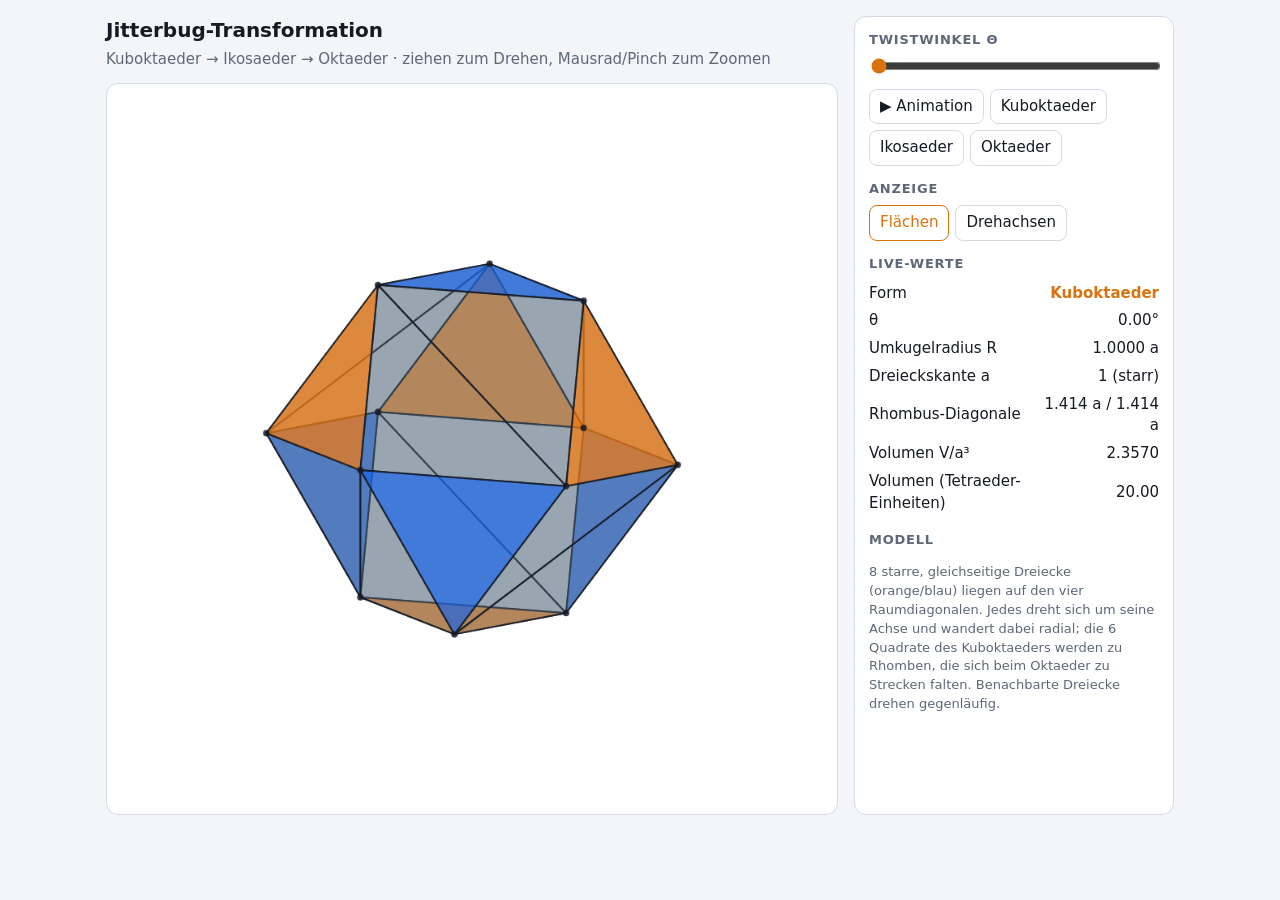
==== index.html @ 278e9829 "Jitterbug 3D-Modell (Kuboktaeder → Ikosaeder → Oktaeder) Co-Authored-By: Claude Sonnet 5.5 <noreply@" ====
<!doctype html>
<html lang="de">
<head>
<meta charset="utf-8">
<meta name="viewport" content="width=device-width,initial-scale=1">
<title>Jitterbug 3D-Modell</title>
<style>
  :root { --bg:#0f1218; --panel:#171c26; --fg:#e8ecf3; --mut:#8c97aa; --acc:#ffb347; --line:#2a3242; }
  @media (prefers-color-scheme: light) {
    :root { --bg:#f3f5f9; --panel:#fff; --fg:#161a22; --mut:#5d6778; --acc:#d9730d; --line:#d5dbe6; }
  }
  * { box-sizing:border-box; }
  body { margin:0; background:var(--bg); color:var(--fg); font:15px/1.45 system-ui,sans-serif; }
  .wrap { max-width:1100px; margin:0 auto; padding:16px; display:grid; gap:16px; grid-template-columns:1fr 320px; }
  @media (max-width:820px) { .wrap { grid-template-columns:1fr; } }
  h1 { font-size:20px; margin:0 0 4px; }
  p.sub { margin:0 0 12px; color:var(--mut); }
  canvas { width:100%; aspect-ratio:1; background:var(--panel); border:1px solid var(--line); border-radius:12px; touch-action:none; cursor:grab; display:block; }
  .panel { background:var(--panel); border:1px solid var(--line); border-radius:12px; padding:14px; }
  .panel h2 { font-size:13px; text-transform:uppercase; letter-spacing:.06em; color:var(--mut); margin:14px 0 6px; }
  .panel h2:first-child { margin-top:0; }
  input[type=range] { width:100%; accent-color:var(--acc); }
  .btns { display:flex; flex-wrap:wrap; gap:6px; }
  button { background:transparent; color:var(--fg); border:1px solid var(--line); border-radius:8px; padding:6px 10px; font:inherit; cursor:pointer; }
  button:hover, button.on { border-color:var(--acc); color:var(--acc); }
  table { width:100%; border-collapse:collapse; font-variant-numeric:tabular-nums; }
  td { padding:3px 0; } td:last-child { text-align:right; }
  .note { color:var(--mut); font-size:13px; }
  .shape { font-weight:600; color:var(--acc); }
</style>
</head>
<body>
<div class="wrap">
  <div>
    <h1>Jitterbug-Transformation</h1>
    <p class="sub">Kuboktaeder → Ikosaeder → Oktaeder · ziehen zum Drehen, Mausrad/Pinch zum Zoomen</p>
    <canvas id="c" width="900" height="900"></canvas>
  </div>
  <div class="panel">
    <h2>Twistwinkel θ</h2>
    <input id="th" type="range" min="0" max="60" step="0.01" value="0">
    <div class="btns" style="margin-top:8px">
      <button id="play">▶ Animation</button>
      <button data-t="0">Kuboktaeder</button>
      <button data-t="ico">Ikosaeder</button>
      <button data-t="60">Oktaeder</button>
    </div>
    <h2>Anzeige</h2>
    <div class="btns">
      <button id="fills" class="on">Flächen</button>
      <button id="axes">Drehachsen</button>
    </div>
    <h2>Live-Werte</h2>
    <table>
      <tr><td>Form</td><td class="shape" id="o-shape"></td></tr>
      <tr><td>θ</td><td id="o-th"></td></tr>
      <tr><td>Umkugelradius R</td><td id="o-r"></td></tr>
      <tr><td>Dreieckskante a</td><td id="o-a"></td></tr>
      <tr><td>Rhombus-Diagonale</td><td id="o-d"></td></tr>
      <tr><td>Volumen V/a³</td><td id="o-v"></td></tr>
      <tr><td>Volumen (Tetraeder-Einheiten)</td><td id="o-t"></td></tr>
    </table>
    <h2>Modell</h2>
    <p class="note">8 starre, gleichseitige Dreiecke (orange/blau) liegen auf den vier Raumdiagonalen. Jedes dreht sich um seine Achse und wandert dabei radial; die 6 Quadrate des Kuboktaeders werden zu Rhomben, die sich beim Oktaeder zu Strecken falten. Benachbarte Dreiecke drehen gegenläufig.</p>
  </div>
</div>
<script>
'use strict';
const S3 = Math.sqrt(3), A = Math.SQRT2;           // Kantenlänge a = √2 (Kuboktaeder mit Ecken (±1,±1,0)…)
const TH_MAX = Math.PI / 3;

const cross = (u, v) => [u[1]*v[2]-u[2]*v[1], u[2]*v[0]-u[0]*v[2], u[0]*v[1]-u[1]*v[0]];
const dot = (u, v) => u[0]*v[0]+u[1]*v[1]+u[2]*v[2];
const sub = (u, v) => [u[0]-v[0], u[1]-v[1], u[2]-v[2]];
const len = u => Math.hypot(u[0], u[1], u[2]);
function rodrigues(v, n, a) {
  const c = Math.cos(a), s = Math.sin(a), k = dot(n, v) * (1 - c), x = cross(n, v);
  return [v[0]*c + x[0]*s + n[0]*k, v[1]*c + x[1]*s + n[1]*k, v[2]*c + x[2]*s + n[2]*k];
}

// Dreieck s=(sx,sy,sz): Ecken im Kuboktaeder-Zustand
const signs = [];
for (const sx of [1,-1]) for (const sy of [1,-1]) for (const sz of [1,-1]) signs.push([sx, sy, sz]);
const tris = signs.map(s => ({
  s, p: s[0]*s[1]*s[2], n: s.map(x => x / S3),
  off: [[s[0],s[1],0],[s[0],0,s[2]],[0,s[1],s[2]]].map(v => v.map((x, i) => x - 2/3*s[i]))
}));

// Zustand bei Twistwinkel th: Abstand d des Dreieckszentrums folgt aus der Bedingung,
// dass die Ecke (1,1,0) von Dreieck (1,1,1) und (1,1,-1) in der Ebene z=0 zusammenfällt.
function pose(th) {
  const t0 = tris[0], r = rodrigues(t0.off[0], t0.n, th);
  const d = -r[2] / t0.n[2];
  const pts = tris.map(t => t.off.map(o => {
    const q = rodrigues(o, t.n, t.p * th);
    return [q[0] + d*t.n[0], q[1] + d*t.n[1], q[2] + d*t.n[2]];
  }));
  return { d, pts };
}

// Die 12 Ecken: Dreieck i, Ecke k  ->  Ecken-Index (über Kuboktaeder-Koordinaten)
const vkey = (s, k) => { const v = [[s[0],s[1],0],[s[0],0,s[2]],[0,s[1],s[2]]][k]; return v.join(','); };
const vids = {}; const vlist = [];
tris.forEach((t, i) => t.off.forEach((_, k) => { const key = vkey(t.s, k); if (!(key in vids)) { vids[key] = vlist.length; vlist.push([i, k]); } t.off[k].id = vids[key]; }));
tris.forEach(t => t.ids = [0,1,2].map(k => vids[vkey(t.s, k)]));

// 6 Quadrate: je Achse j und Vorzeichen sg, die 4 Ecken zyklisch geordnet
const quads = [];
for (let j = 0; j < 3; j++) for (const sg of [1,-1]) {
  const ids = vlist.map((_, i) => i).filter(i => { const [ti, k] = vlist[i]; const c = [[tris[ti].s[0],tris[ti].s[1],0],[tris[ti].s[0],0,tris[ti].s[2]],[0,tris[ti].s[1],tris[ti].s[2]]][k]; return c[j] === sg; });
  const u = (j+1)%3, w = (j+2)%3;
  const co = i => { const [ti, k] = vlist[i]; return [[tris[ti].s[0],tris[ti].s[1],0],[tris[ti].s[0],0,tris[ti].s[2]],[0,tris[ti].s[1],tris[ti].s[2]]][k]; };
  ids.sort((a, b) => Math.atan2(co(a)[w], co(a)[u]) - Math.atan2(co(b)[w], co(b)[u]));
  quads.push(ids);
}

function vertices(P) { return vlist.map(([ti, k]) => P.pts[ti][k]); }

// Windschiefes Quadrat entlang der kürzeren Diagonale in zwei Dreiecke teilen
function splitQuad(q, V) {
  const short02 = len(sub(V[q[0]], V[q[2]])) <= len(sub(V[q[1]], V[q[3]]));
  return short02 ? [[q[0], q[1], q[2]], [q[0], q[2], q[3]]] : [[q[1], q[2], q[3]], [q[1], q[3], q[0]]];
}

function volume(V) {
  const faces = tris.map(t => t.ids);
  quads.forEach(q => faces.push(...splitQuad(q, V)));
  let vol = 0;
  for (const f of faces) {
    const [a, b, c] = f.map(i => V[i]);
    const triple = dot(a, cross(b, c)) / 6;
    const nrm = cross(sub(b, a), sub(c, a)), cen = [(a[0]+b[0]+c[0])/3, (a[1]+b[1]+c[1])/3, (a[2]+b[2]+c[2])/3];
    vol += dot(nrm, cen) >= 0 ? triple : -triple;
  }
  return vol;
}

// θ, bei dem alle Kanten des Polyeders gleich lang sind (Ikosaeder): kurze Rhombus-Diagonale = a
function icoTheta() {
  const f = th => { const V = vertices(pose(th)); const q = quads[0]; return Math.min(len(sub(V[q[0]], V[q[2]])), len(sub(V[q[1]], V[q[3]]))) - A; };
  let lo = 0, hi = TH_MAX;
  for (let i = 0; i < 60; i++) { const m = (lo + hi) / 2; (f(m) > 0 ? lo = m : hi = m); }
  return (lo + hi) / 2;
}
const TH_ICO = icoTheta();

// ---------- Rendering ----------
const cv = document.getElementById('c'), ctx = cv.getContext('2d');
let yaw = 0.7, pitch = 0.45, zoom = 1, theta = 0, playing = false, showFill = true, showAxes = false;
const css = n => getComputedStyle(document.documentElement).getPropertyValue(n).trim();

function proj(p) {
  const cy = Math.cos(yaw), sy = Math.sin(yaw), cp = Math.cos(pitch), sp = Math.sin(pitch);
  const x = p[0]*cy - p[1]*sy, y0 = p[0]*sy + p[1]*cy;
  const y = y0*cp - p[2]*sp, z = y0*sp + p[2]*cp;       // z: Tiefe (größer = weiter hinten)
  const k = cv.width * 0.2 * zoom;
  return [cv.width/2 + x*k, cv.height/2 - y*k, z];
}

function draw() {
  const P = pose(theta), V = vertices(P);
  const W = cv.width; ctx.clearRect(0, 0, W, W);
  const dark = !matchMedia('(prefers-color-scheme: light)').matches;
  const orange = dark ? [255,179,71] : [230,120,20], blue = dark ? [90,160,255] : [30,100,220], grey = dark ? [150,170,190] : [90,110,130];
  const edgeCol = dark ? 'rgba(255,255,255,.85)' : 'rgba(20,25,35,.85)';

  const faces = [];
  tris.forEach((t, i) => faces.push({ pts: P.pts[i], col: t.p > 0 ? orange : blue, a: .78 }));
  quads.forEach(q => splitQuad(q, V).forEach(f => faces.push({ pts: f.map(i => V[i]), col: grey, a: .38 })));
  faces.forEach(f => { f.pp = f.pts.map(proj); f.z = f.pp.reduce((s, p) => s + p[2], 0) / f.pp.length; });
  faces.sort((a, b) => b.z - a.z);

  ctx.lineJoin = 'round';
  if (showAxes) {
    ctx.strokeStyle = css('--mut'); ctx.setLineDash([6, 6]); ctx.lineWidth = 1;
    for (const s of signs.filter(s => s[0] > 0)) {
      const a = proj(s.map(x => x * 1.9 / S3 * 1)), b = proj(s.map(x => -x * 1.9 / S3 * 1));
      ctx.beginPath(); ctx.moveTo(a[0], a[1]); ctx.lineTo(b[0], b[1]); ctx.stroke();
    }
    ctx.setLineDash([]);
  }
  for (const f of faces) {
    ctx.beginPath(); f.pp.forEach((p, i) => i ? ctx.lineTo(p[0], p[1]) : ctx.moveTo(p[0], p[1])); ctx.closePath();
    if (showFill) { ctx.fillStyle = `rgba(${f.col[0]},${f.col[1]},${f.col[2]},${f.a})`; ctx.fill(); }
    ctx.strokeStyle = edgeCol; ctx.lineWidth = 2; ctx.stroke();
  }
  ctx.fillStyle = edgeCol;
  for (const v of V.map(proj)) { ctx.beginPath(); ctx.arc(v[0], v[1], 4, 0, 6.3); ctx.fill(); }

  // Werte
  const deg = theta * 180 / Math.PI;
  const q = quads[0], d1 = len(sub(V[q[0]], V[q[2]])), d2 = len(sub(V[q[1]], V[q[3]]));
  const vol = volume(V), vt = vol / (A**3 / (6 * Math.SQRT2));
  const near = (x, y) => Math.abs(x - y) < 0.35;
  const shape = near(deg, 0) ? 'Kuboktaeder' : near(deg, TH_ICO * 180 / Math.PI) ? 'Ikosaeder' : near(deg, 60) ? 'Oktaeder' : 'Zwischenform';
  const set = (id, t) => document.getElementById(id).textContent = t;
  set('o-shape', shape); set('o-th', deg.toFixed(2) + '°');
  set('o-r', (len(V[0]) / A).toFixed(4) + ' a'); set('o-a', '1 (starr)');
  set('o-d', (Math.max(d1, d2) / A).toFixed(3) + ' a / ' + (Math.min(d1, d2) / A).toFixed(3) + ' a');
  set('o-v', (vol / A**3).toFixed(4)); set('o-t', vt.toFixed(2));
  document.getElementById('th').value = deg;
}

// ---------- Interaktion ----------
let last = null, pinch = null;
const pointers = new Map();
cv.addEventListener('pointerdown', e => { cv.setPointerCapture(e.pointerId); pointers.set(e.pointerId, e); cv.style.cursor = 'grabbing'; });
cv.addEventListener('pointerup', e => { pointers.delete(e.pointerId); pinch = null; cv.style.cursor = 'grab'; });
cv.addEventListener('pointermove', e => {
  const prev = pointers.get(e.pointerId); if (!prev) return;
  if (pointers.size === 2) {
    const [a, b] = [...pointers.values()]; pointers.set(e.pointerId, e);
    const [c, d] = [...pointers.values()];
    const k = Math.hypot(c.clientX - d.clientX, c.clientY - d.clientY) / Math.hypot(a.clientX - b.clientX, a.clientY - b.clientY);
    if (isFinite(k) && k > 0) zoom = Math.min(3, Math.max(.4, zoom * k));
  } else {
    yaw += (e.clientX - prev.clientX) * 0.008; pitch = Math.max(-1.5, Math.min(1.5, pitch + (e.clientY - prev.clientY) * 0.008));
    pointers.set(e.pointerId, e);
  }
  if (!playing) draw();
});
cv.addEventListener('wheel', e => { e.preventDefault(); zoom = Math.min(3, Math.max(.4, zoom * Math.exp(-e.deltaY * 0.001))); if (!playing) draw(); }, { passive: false });
document.getElementById('th').addEventListener('input', e => { theta = e.target.value * Math.PI / 180; playing = false; sync(); draw(); });
document.querySelectorAll('[data-t]').forEach(b => b.addEventListener('click', () => {
  theta = b.dataset.t === 'ico' ? TH_ICO : b.dataset.t * Math.PI / 180; playing = false; sync(); draw();
}));
document.getElementById('play').addEventListener('click', () => { playing = !playing; sync(); });
document.getElementById('fills').addEventListener('click', e => { showFill = !showFill; e.target.classList.toggle('on', showFill); draw(); });
document.getElementById('axes').addEventListener('click', e => { showAxes = !showAxes; e.target.classList.toggle('on', showAxes); draw(); });
function sync() { const b = document.getElementById('play'); b.classList.toggle('on', playing); b.textContent = playing ? '❚❚ Pause' : '▶ Animation'; }

let dir = 1, t0 = 0;
function loop(t) {
  const dt = Math.min(0.05, (t - t0) / 1000); t0 = t;
  if (playing) {
    theta += dir * dt * 0.45;
    if (theta >= TH_MAX) { theta = TH_MAX; dir = -1; } else if (theta <= 0) { theta = 0; dir = 1; }
    draw();
  }
  requestAnimationFrame(loop);
}
draw(); requestAnimationFrame(loop);
window.__jitterbug = { pose, vertices, volume, TH_ICO, quads, tris };
</script>
</body>
</html>
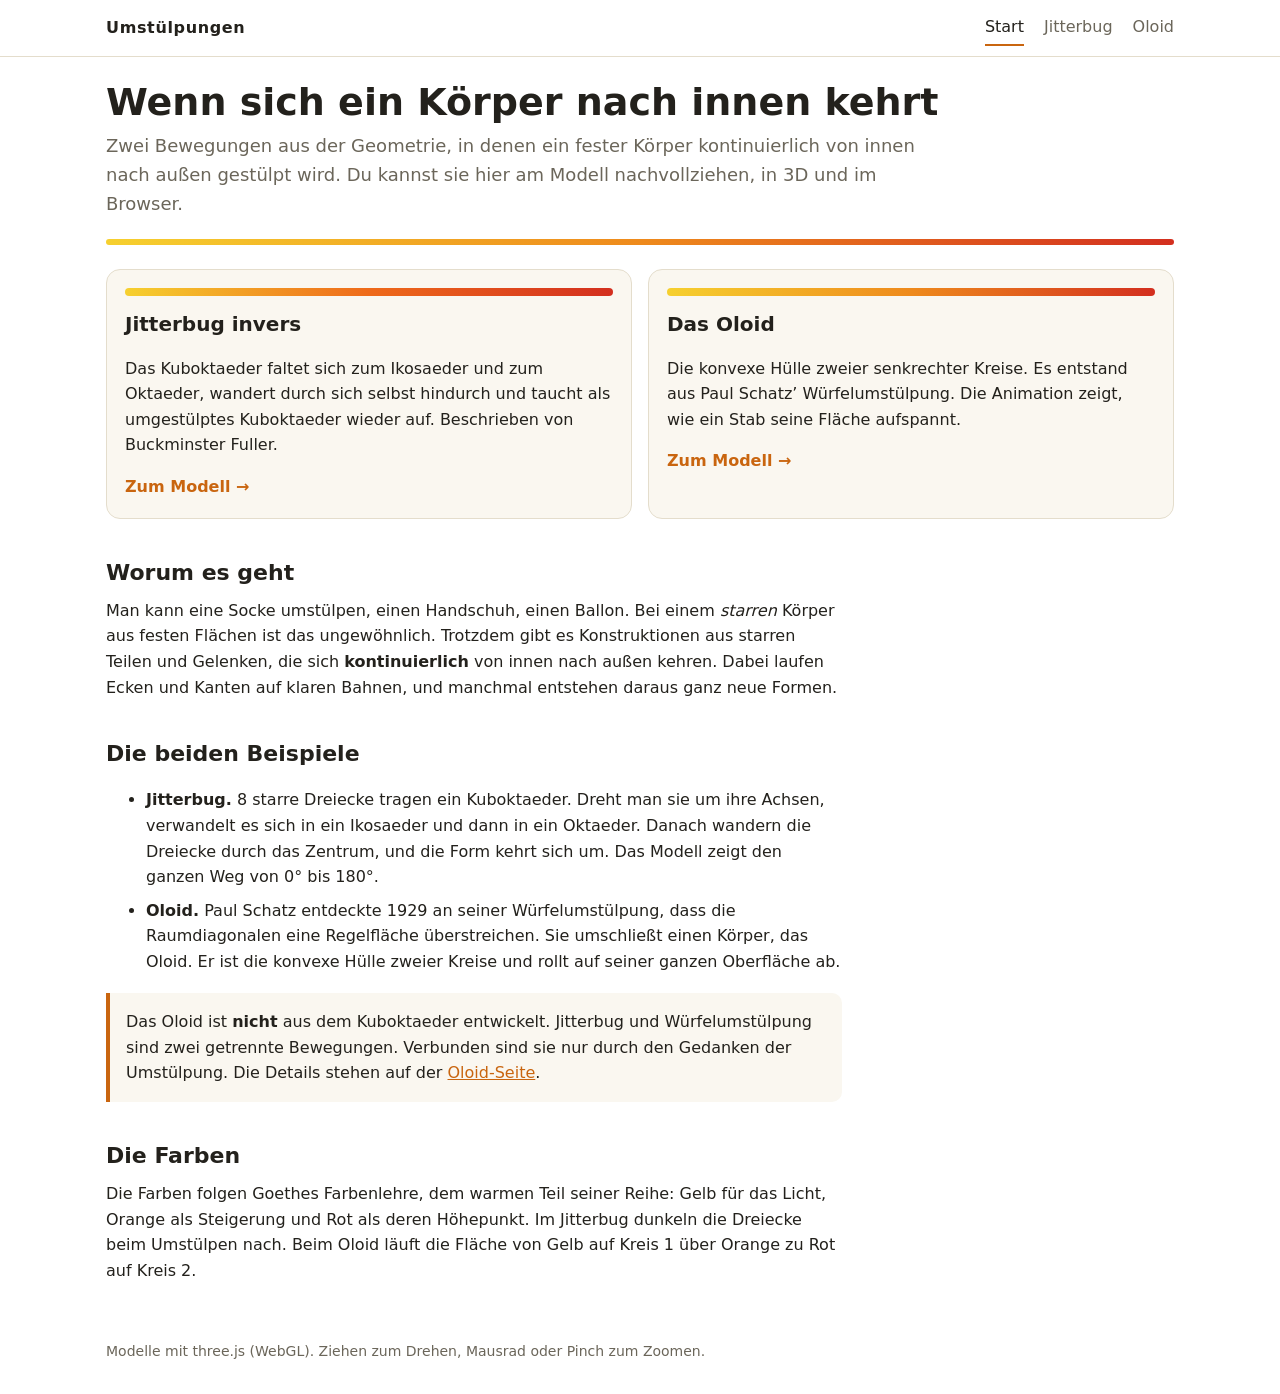
==== commit 1c1250b4: "Startseite mit Unterseiten Jitterbug und Oloid; Oloid-Entstehung per Stab (Würfel-Raumdiagonale) Co-" ====
--- a/index.html
+++ b/index.html
@@ -3,244 +3,47 @@
 <head>
 <meta charset="utf-8">
 <meta name="viewport" content="width=device-width,initial-scale=1">
-<title>Jitterbug 3D-Modell</title>
-<style>
-  :root { --bg:#0f1218; --panel:#171c26; --fg:#e8ecf3; --mut:#8c97aa; --acc:#ffb347; --line:#2a3242; }
-  @media (prefers-color-scheme: light) {
-    :root { --bg:#f3f5f9; --panel:#fff; --fg:#161a22; --mut:#5d6778; --acc:#d9730d; --line:#d5dbe6; }
-  }
-  * { box-sizing:border-box; }
-  body { margin:0; background:var(--bg); color:var(--fg); font:15px/1.45 system-ui,sans-serif; }
-  .wrap { max-width:1100px; margin:0 auto; padding:16px; display:grid; gap:16px; grid-template-columns:1fr 320px; }
-  @media (max-width:820px) { .wrap { grid-template-columns:1fr; } }
-  h1 { font-size:20px; margin:0 0 4px; }
-  p.sub { margin:0 0 12px; color:var(--mut); }
-  canvas { width:100%; aspect-ratio:1; background:var(--panel); border:1px solid var(--line); border-radius:12px; touch-action:none; cursor:grab; display:block; }
-  .panel { background:var(--panel); border:1px solid var(--line); border-radius:12px; padding:14px; }
-  .panel h2 { font-size:13px; text-transform:uppercase; letter-spacing:.06em; color:var(--mut); margin:14px 0 6px; }
-  .panel h2:first-child { margin-top:0; }
-  input[type=range] { width:100%; accent-color:var(--acc); }
-  .btns { display:flex; flex-wrap:wrap; gap:6px; }
-  button { background:transparent; color:var(--fg); border:1px solid var(--line); border-radius:8px; padding:6px 10px; font:inherit; cursor:pointer; }
-  button:hover, button.on { border-color:var(--acc); color:var(--acc); }
-  table { width:100%; border-collapse:collapse; font-variant-numeric:tabular-nums; }
-  td { padding:3px 0; } td:last-child { text-align:right; }
-  .note { color:var(--mut); font-size:13px; }
-  .shape { font-weight:600; color:var(--acc); }
-</style>
+<title>Umstülpungen: Jitterbug und Oloid</title>
+<link rel="stylesheet" href="site.css">
 </head>
 <body>
-<div class="wrap">
-  <div>
-    <h1>Jitterbug-Transformation</h1>
-    <p class="sub">Kuboktaeder → Ikosaeder → Oktaeder · ziehen zum Drehen, Mausrad/Pinch zum Zoomen</p>
-    <canvas id="c" width="900" height="900"></canvas>
+<header class="site"><div><b>Umstülpungen</b>
+  <a href="index.html" aria-current="page">Start</a><a href="jitterbug.html">Jitterbug</a><a href="oloid.html">Oloid</a></div></header>
+<main>
+  <h1>Wenn sich ein Körper nach innen kehrt</h1>
+  <p class="lead">Zwei Bewegungen aus der Geometrie, in denen ein fester Körper kontinuierlich von innen nach außen gestülpt wird. Du kannst sie hier am Modell nachvollziehen, in 3D und im Browser.</p>
+  <div class="bar"></div>
+
+  <div class="cards">
+    <a class="card" href="jitterbug.html">
+      <div class="swatch" style="background:linear-gradient(90deg,#f6d02f,#ee6a1a,#d32f1f)"></div>
+      <h3>Jitterbug invers</h3>
+      <p>Das Kuboktaeder faltet sich zum Ikosaeder und zum Oktaeder, wandert durch sich selbst hindurch und taucht als umgestülptes Kuboktaeder wieder auf. Beschrieben von Buckminster Fuller.</p>
+      <span class="go">Zum Modell →</span>
+    </a>
+    <a class="card" href="oloid.html">
+      <div class="swatch" style="background:linear-gradient(90deg,#f6d02f,#ee8a1c,#d32f1f)"></div>
+      <h3>Das Oloid</h3>
+      <p>Die konvexe Hülle zweier senkrechter Kreise. Es entstand aus Paul Schatz’ Würfelumstülpung. Die Animation zeigt, wie ein Stab seine Fläche aufspannt.</p>
+      <span class="go">Zum Modell →</span>
+    </a>
   </div>
-  <div class="panel">
-    <h2>Twistwinkel θ</h2>
-    <input id="th" type="range" min="0" max="60" step="0.01" value="0">
-    <div class="btns" style="margin-top:8px">
-      <button id="play">▶ Animation</button>
-      <button data-t="0">Kuboktaeder</button>
-      <button data-t="ico">Ikosaeder</button>
-      <button data-t="60">Oktaeder</button>
+
+  <div class="text">
+    <h2>Worum es geht</h2>
+    <p>Man kann eine Socke umstülpen, einen Handschuh, einen Ballon. Bei einem <i>starren</i> Körper aus festen Flächen ist das ungewöhnlich. Trotzdem gibt es Konstruktionen aus starren Teilen und Gelenken, die sich <b>kontinuierlich</b> von innen nach außen kehren. Dabei laufen Ecken und Kanten auf klaren Bahnen, und manchmal entstehen daraus ganz neue Formen.</p>
+    <h2>Die beiden Beispiele</h2>
+    <ul>
+      <li><b>Jitterbug.</b> 8 starre Dreiecke tragen ein Kuboktaeder. Dreht man sie um ihre Achsen, verwandelt es sich in ein Ikosaeder und dann in ein Oktaeder. Danach wandern die Dreiecke durch das Zentrum, und die Form kehrt sich um. Das Modell zeigt den ganzen Weg von 0° bis 180°.</li>
+      <li><b>Oloid.</b> Paul Schatz entdeckte 1929 an seiner Würfelumstülpung, dass die Raumdiagonalen eine Regelfläche überstreichen. Sie umschließt einen Körper, das Oloid. Er ist die konvexe Hülle zweier Kreise und rollt auf seiner ganzen Oberfläche ab.</li>
+    </ul>
+    <div class="box">
+      <p>Das Oloid ist <b>nicht</b> aus dem Kuboktaeder entwickelt. Jitterbug und Würfelumstülpung sind zwei getrennte Bewegungen. Verbunden sind sie nur durch den Gedanken der Umstülpung. Die Details stehen auf der <a href="oloid.html">Oloid-Seite</a>.</p>
     </div>
-    <h2>Anzeige</h2>
-    <div class="btns">
-      <button id="fills" class="on">Flächen</button>
-      <button id="axes">Drehachsen</button>
-    </div>
-    <h2>Live-Werte</h2>
-    <table>
-      <tr><td>Form</td><td class="shape" id="o-shape"></td></tr>
-      <tr><td>θ</td><td id="o-th"></td></tr>
-      <tr><td>Umkugelradius R</td><td id="o-r"></td></tr>
-      <tr><td>Dreieckskante a</td><td id="o-a"></td></tr>
-      <tr><td>Rhombus-Diagonale</td><td id="o-d"></td></tr>
-      <tr><td>Volumen V/a³</td><td id="o-v"></td></tr>
-      <tr><td>Volumen (Tetraeder-Einheiten)</td><td id="o-t"></td></tr>
-    </table>
-    <h2>Modell</h2>
-    <p class="note">8 starre, gleichseitige Dreiecke (orange/blau) liegen auf den vier Raumdiagonalen. Jedes dreht sich um seine Achse und wandert dabei radial; die 6 Quadrate des Kuboktaeders werden zu Rhomben, die sich beim Oktaeder zu Strecken falten. Benachbarte Dreiecke drehen gegenläufig.</p>
+    <h2>Die Farben</h2>
+    <p>Die Farben folgen Goethes Farbenlehre, dem warmen Teil seiner Reihe: Gelb für das Licht, Orange als Steigerung und Rot als deren Höhepunkt. Im Jitterbug dunkeln die Dreiecke beim Umstülpen nach. Beim Oloid läuft die Fläche von Gelb auf Kreis 1 über Orange zu Rot auf Kreis 2.</p>
   </div>
-</div>
-<script>
-'use strict';
-const S3 = Math.sqrt(3), A = Math.SQRT2;           // Kantenlänge a = √2 (Kuboktaeder mit Ecken (±1,±1,0)…)
-const TH_MAX = Math.PI / 3;
-
-const cross = (u, v) => [u[1]*v[2]-u[2]*v[1], u[2]*v[0]-u[0]*v[2], u[0]*v[1]-u[1]*v[0]];
-const dot = (u, v) => u[0]*v[0]+u[1]*v[1]+u[2]*v[2];
-const sub = (u, v) => [u[0]-v[0], u[1]-v[1], u[2]-v[2]];
-const len = u => Math.hypot(u[0], u[1], u[2]);
-function rodrigues(v, n, a) {
-  const c = Math.cos(a), s = Math.sin(a), k = dot(n, v) * (1 - c), x = cross(n, v);
-  return [v[0]*c + x[0]*s + n[0]*k, v[1]*c + x[1]*s + n[1]*k, v[2]*c + x[2]*s + n[2]*k];
-}
-
-// Dreieck s=(sx,sy,sz): Ecken im Kuboktaeder-Zustand
-const signs = [];
-for (const sx of [1,-1]) for (const sy of [1,-1]) for (const sz of [1,-1]) signs.push([sx, sy, sz]);
-const tris = signs.map(s => ({
-  s, p: s[0]*s[1]*s[2], n: s.map(x => x / S3),
-  off: [[s[0],s[1],0],[s[0],0,s[2]],[0,s[1],s[2]]].map(v => v.map((x, i) => x - 2/3*s[i]))
-}));
-
-// Zustand bei Twistwinkel th: Abstand d des Dreieckszentrums folgt aus der Bedingung,
-// dass die Ecke (1,1,0) von Dreieck (1,1,1) und (1,1,-1) in der Ebene z=0 zusammenfällt.
-function pose(th) {
-  const t0 = tris[0], r = rodrigues(t0.off[0], t0.n, th);
-  const d = -r[2] / t0.n[2];
-  const pts = tris.map(t => t.off.map(o => {
-    const q = rodrigues(o, t.n, t.p * th);
-    return [q[0] + d*t.n[0], q[1] + d*t.n[1], q[2] + d*t.n[2]];
-  }));
-  return { d, pts };
-}
-
-// Die 12 Ecken: Dreieck i, Ecke k  ->  Ecken-Index (über Kuboktaeder-Koordinaten)
-const vkey = (s, k) => { const v = [[s[0],s[1],0],[s[0],0,s[2]],[0,s[1],s[2]]][k]; return v.join(','); };
-const vids = {}; const vlist = [];
-tris.forEach((t, i) => t.off.forEach((_, k) => { const key = vkey(t.s, k); if (!(key in vids)) { vids[key] = vlist.length; vlist.push([i, k]); } t.off[k].id = vids[key]; }));
-tris.forEach(t => t.ids = [0,1,2].map(k => vids[vkey(t.s, k)]));
-
-// 6 Quadrate: je Achse j und Vorzeichen sg, die 4 Ecken zyklisch geordnet
-const quads = [];
-for (let j = 0; j < 3; j++) for (const sg of [1,-1]) {
-  const ids = vlist.map((_, i) => i).filter(i => { const [ti, k] = vlist[i]; const c = [[tris[ti].s[0],tris[ti].s[1],0],[tris[ti].s[0],0,tris[ti].s[2]],[0,tris[ti].s[1],tris[ti].s[2]]][k]; return c[j] === sg; });
-  const u = (j+1)%3, w = (j+2)%3;
-  const co = i => { const [ti, k] = vlist[i]; return [[tris[ti].s[0],tris[ti].s[1],0],[tris[ti].s[0],0,tris[ti].s[2]],[0,tris[ti].s[1],tris[ti].s[2]]][k]; };
-  ids.sort((a, b) => Math.atan2(co(a)[w], co(a)[u]) - Math.atan2(co(b)[w], co(b)[u]));
-  quads.push(ids);
-}
-
-function vertices(P) { return vlist.map(([ti, k]) => P.pts[ti][k]); }
-
-// Windschiefes Quadrat entlang der kürzeren Diagonale in zwei Dreiecke teilen
-function splitQuad(q, V) {
-  const short02 = len(sub(V[q[0]], V[q[2]])) <= len(sub(V[q[1]], V[q[3]]));
-  return short02 ? [[q[0], q[1], q[2]], [q[0], q[2], q[3]]] : [[q[1], q[2], q[3]], [q[1], q[3], q[0]]];
-}
-
-function volume(V) {
-  const faces = tris.map(t => t.ids);
-  quads.forEach(q => faces.push(...splitQuad(q, V)));
-  let vol = 0;
-  for (const f of faces) {
-    const [a, b, c] = f.map(i => V[i]);
-    const triple = dot(a, cross(b, c)) / 6;
-    const nrm = cross(sub(b, a), sub(c, a)), cen = [(a[0]+b[0]+c[0])/3, (a[1]+b[1]+c[1])/3, (a[2]+b[2]+c[2])/3];
-    vol += dot(nrm, cen) >= 0 ? triple : -triple;
-  }
-  return vol;
-}
-
-// θ, bei dem alle Kanten des Polyeders gleich lang sind (Ikosaeder): kurze Rhombus-Diagonale = a
-function icoTheta() {
-  const f = th => { const V = vertices(pose(th)); const q = quads[0]; return Math.min(len(sub(V[q[0]], V[q[2]])), len(sub(V[q[1]], V[q[3]]))) - A; };
-  let lo = 0, hi = TH_MAX;
-  for (let i = 0; i < 60; i++) { const m = (lo + hi) / 2; (f(m) > 0 ? lo = m : hi = m); }
-  return (lo + hi) / 2;
-}
-const TH_ICO = icoTheta();
-
-// ---------- Rendering ----------
-const cv = document.getElementById('c'), ctx = cv.getContext('2d');
-let yaw = 0.7, pitch = 0.45, zoom = 1, theta = 0, playing = false, showFill = true, showAxes = false;
-const css = n => getComputedStyle(document.documentElement).getPropertyValue(n).trim();
-
-function proj(p) {
-  const cy = Math.cos(yaw), sy = Math.sin(yaw), cp = Math.cos(pitch), sp = Math.sin(pitch);
-  const x = p[0]*cy - p[1]*sy, y0 = p[0]*sy + p[1]*cy;
-  const y = y0*cp - p[2]*sp, z = y0*sp + p[2]*cp;       // z: Tiefe (größer = weiter hinten)
-  const k = cv.width * 0.2 * zoom;
-  return [cv.width/2 + x*k, cv.height/2 - y*k, z];
-}
-
-function draw() {
-  const P = pose(theta), V = vertices(P);
-  const W = cv.width; ctx.clearRect(0, 0, W, W);
-  const dark = !matchMedia('(prefers-color-scheme: light)').matches;
-  const orange = dark ? [255,179,71] : [230,120,20], blue = dark ? [90,160,255] : [30,100,220], grey = dark ? [150,170,190] : [90,110,130];
-  const edgeCol = dark ? 'rgba(255,255,255,.85)' : 'rgba(20,25,35,.85)';
-
-  const faces = [];
-  tris.forEach((t, i) => faces.push({ pts: P.pts[i], col: t.p > 0 ? orange : blue, a: .78 }));
-  quads.forEach(q => splitQuad(q, V).forEach(f => faces.push({ pts: f.map(i => V[i]), col: grey, a: .38 })));
-  faces.forEach(f => { f.pp = f.pts.map(proj); f.z = f.pp.reduce((s, p) => s + p[2], 0) / f.pp.length; });
-  faces.sort((a, b) => b.z - a.z);
-
-  ctx.lineJoin = 'round';
-  if (showAxes) {
-    ctx.strokeStyle = css('--mut'); ctx.setLineDash([6, 6]); ctx.lineWidth = 1;
-    for (const s of signs.filter(s => s[0] > 0)) {
-      const a = proj(s.map(x => x * 1.9 / S3 * 1)), b = proj(s.map(x => -x * 1.9 / S3 * 1));
-      ctx.beginPath(); ctx.moveTo(a[0], a[1]); ctx.lineTo(b[0], b[1]); ctx.stroke();
-    }
-    ctx.setLineDash([]);
-  }
-  for (const f of faces) {
-    ctx.beginPath(); f.pp.forEach((p, i) => i ? ctx.lineTo(p[0], p[1]) : ctx.moveTo(p[0], p[1])); ctx.closePath();
-    if (showFill) { ctx.fillStyle = `rgba(${f.col[0]},${f.col[1]},${f.col[2]},${f.a})`; ctx.fill(); }
-    ctx.strokeStyle = edgeCol; ctx.lineWidth = 2; ctx.stroke();
-  }
-  ctx.fillStyle = edgeCol;
-  for (const v of V.map(proj)) { ctx.beginPath(); ctx.arc(v[0], v[1], 4, 0, 6.3); ctx.fill(); }
-
-  // Werte
-  const deg = theta * 180 / Math.PI;
-  const q = quads[0], d1 = len(sub(V[q[0]], V[q[2]])), d2 = len(sub(V[q[1]], V[q[3]]));
-  const vol = volume(V), vt = vol / (A**3 / (6 * Math.SQRT2));
-  const near = (x, y) => Math.abs(x - y) < 0.35;
-  const shape = near(deg, 0) ? 'Kuboktaeder' : near(deg, TH_ICO * 180 / Math.PI) ? 'Ikosaeder' : near(deg, 60) ? 'Oktaeder' : 'Zwischenform';
-  const set = (id, t) => document.getElementById(id).textContent = t;
-  set('o-shape', shape); set('o-th', deg.toFixed(2) + '°');
-  set('o-r', (len(V[0]) / A).toFixed(4) + ' a'); set('o-a', '1 (starr)');
-  set('o-d', (Math.max(d1, d2) / A).toFixed(3) + ' a / ' + (Math.min(d1, d2) / A).toFixed(3) + ' a');
-  set('o-v', (vol / A**3).toFixed(4)); set('o-t', vt.toFixed(2));
-  document.getElementById('th').value = deg;
-}
-
-// ---------- Interaktion ----------
-let last = null, pinch = null;
-const pointers = new Map();
-cv.addEventListener('pointerdown', e => { cv.setPointerCapture(e.pointerId); pointers.set(e.pointerId, e); cv.style.cursor = 'grabbing'; });
-cv.addEventListener('pointerup', e => { pointers.delete(e.pointerId); pinch = null; cv.style.cursor = 'grab'; });
-cv.addEventListener('pointermove', e => {
-  const prev = pointers.get(e.pointerId); if (!prev) return;
-  if (pointers.size === 2) {
-    const [a, b] = [...pointers.values()]; pointers.set(e.pointerId, e);
-    const [c, d] = [...pointers.values()];
-    const k = Math.hypot(c.clientX - d.clientX, c.clientY - d.clientY) / Math.hypot(a.clientX - b.clientX, a.clientY - b.clientY);
-    if (isFinite(k) && k > 0) zoom = Math.min(3, Math.max(.4, zoom * k));
-  } else {
-    yaw += (e.clientX - prev.clientX) * 0.008; pitch = Math.max(-1.5, Math.min(1.5, pitch + (e.clientY - prev.clientY) * 0.008));
-    pointers.set(e.pointerId, e);
-  }
-  if (!playing) draw();
-});
-cv.addEventListener('wheel', e => { e.preventDefault(); zoom = Math.min(3, Math.max(.4, zoom * Math.exp(-e.deltaY * 0.001))); if (!playing) draw(); }, { passive: false });
-document.getElementById('th').addEventListener('input', e => { theta = e.target.value * Math.PI / 180; playing = false; sync(); draw(); });
-document.querySelectorAll('[data-t]').forEach(b => b.addEventListener('click', () => {
-  theta = b.dataset.t === 'ico' ? TH_ICO : b.dataset.t * Math.PI / 180; playing = false; sync(); draw();
-}));
-document.getElementById('play').addEventListener('click', () => { playing = !playing; sync(); });
-document.getElementById('fills').addEventListener('click', e => { showFill = !showFill; e.target.classList.toggle('on', showFill); draw(); });
-document.getElementById('axes').addEventListener('click', e => { showAxes = !showAxes; e.target.classList.toggle('on', showAxes); draw(); });
-function sync() { const b = document.getElementById('play'); b.classList.toggle('on', playing); b.textContent = playing ? '❚❚ Pause' : '▶ Animation'; }
-
-let dir = 1, t0 = 0;
-function loop(t) {
-  const dt = Math.min(0.05, (t - t0) / 1000); t0 = t;
-  if (playing) {
-    theta += dir * dt * 0.45;
-    if (theta >= TH_MAX) { theta = TH_MAX; dir = -1; } else if (theta <= 0) { theta = 0; dir = 1; }
-    draw();
-  }
-  requestAnimationFrame(loop);
-}
-draw(); requestAnimationFrame(loop);
-window.__jitterbug = { pose, vertices, volume, TH_ICO, quads, tris };
-</script>
+</main>
+<footer>Modelle mit three.js (WebGL). Ziehen zum Drehen, Mausrad oder Pinch zum Zoomen.</footer>
 </body>
 </html>
--- a/site.css
+++ b/site.css
@@ -0,0 +1,44 @@
+:root { --bg:#fff; --panel:#faf7f0; --fg:#23211c; --mut:#6b665a; --acc:#c9650f; --gelb:#f6d02f; --rot:#d32f1f; --line:#e4ddcc; }
+* { box-sizing:border-box; }
+body { margin:0; background:var(--bg); color:var(--fg); font:16px/1.6 system-ui,-apple-system,"Segoe UI",sans-serif; }
+a { color:var(--acc); }
+header.site { border-bottom:1px solid var(--line); background:#fff; position:sticky; top:0; z-index:5; }
+header.site div { max-width:1100px; margin:0 auto; padding:10px 16px; display:flex; gap:20px; align-items:center; flex-wrap:wrap; }
+header.site b { letter-spacing:.04em; margin-right:auto; }
+header.site a { text-decoration:none; color:var(--mut); padding:4px 0; border-bottom:2px solid transparent; }
+header.site a:hover, header.site a[aria-current] { color:var(--fg); border-color:var(--acc); }
+main { max-width:1100px; margin:0 auto; padding:24px 16px 48px; }
+h1 { font-size:clamp(26px,4vw,38px); line-height:1.15; margin:0 0 8px; }
+h2 { font-size:22px; margin:36px 0 8px; }
+.lead { font-size:18px; color:var(--mut); max-width:46em; margin:0 0 20px; }
+.bar { height:6px; border-radius:3px; background:linear-gradient(90deg,var(--gelb),#ee8a1c,var(--rot)); margin:14px 0 24px; }
+.text { max-width:46em; }
+.text p, .text li { margin:.5em 0; }
+.cards { display:grid; gap:16px; grid-template-columns:repeat(auto-fit,minmax(280px,1fr)); margin:24px 0; }
+.card { display:block; text-decoration:none; color:var(--fg); border:1px solid var(--line); border-radius:14px; background:var(--panel); padding:18px; transition:transform .15s, border-color .15s; }
+.card:hover { transform:translateY(-2px); border-color:var(--acc); }
+.card h3 { margin:0 0 6px; font-size:20px; }
+.card .go { color:var(--acc); font-weight:600; }
+.card .swatch { height:8px; border-radius:4px; margin-bottom:12px; }
+.app { display:grid; gap:16px; grid-template-columns:1fr 340px; margin:16px 0; }
+@media (max-width:860px) { .app { grid-template-columns:1fr; } }
+#stage { width:100%; aspect-ratio:1; background:#fff; border:1px solid var(--line); border-radius:12px; overflow:hidden; touch-action:none; cursor:grab; }
+#stage canvas { width:100%; height:100%; display:block; }
+.panel { background:var(--panel); border:1px solid var(--line); border-radius:12px; padding:14px; }
+.panel h3 { font-size:12px; text-transform:uppercase; letter-spacing:.07em; color:var(--mut); margin:14px 0 6px; }
+.panel h3:first-child { margin-top:0; }
+input[type=range] { width:100%; accent-color:var(--acc); }
+.btns { display:flex; flex-wrap:wrap; gap:6px; }
+button { background:#fff; color:var(--fg); border:1px solid var(--line); border-radius:8px; padding:6px 10px; font:inherit; font-size:14px; cursor:pointer; }
+button:hover, button.on { border-color:var(--acc); color:var(--acc); }
+table { width:100%; border-collapse:collapse; font-variant-numeric:tabular-nums; font-size:14px; }
+td { padding:3px 0; } td:last-child { text-align:right; }
+.note { color:var(--mut); font-size:14px; margin:6px 0 0; }
+.shape { font-weight:600; color:var(--acc); }
+.box { border-left:4px solid var(--acc); background:var(--panel); padding:10px 16px; border-radius:0 10px 10px 0; max-width:46em; margin:18px 0; }
+.box p { margin:.4em 0; }
+.data { max-width:46em; font-size:15px; }
+.data th { text-align:left; border-bottom:1px solid var(--line); padding:4px 8px 4px 0; }
+.data td { text-align:left; padding:4px 8px 4px 0; border-bottom:1px solid var(--line); } .data td:last-child { text-align:left; }
+footer { color:var(--mut); font-size:14px; max-width:1100px; margin:0 auto; padding:0 16px 32px; }
+#fail { padding:24px; color:var(--mut); }
